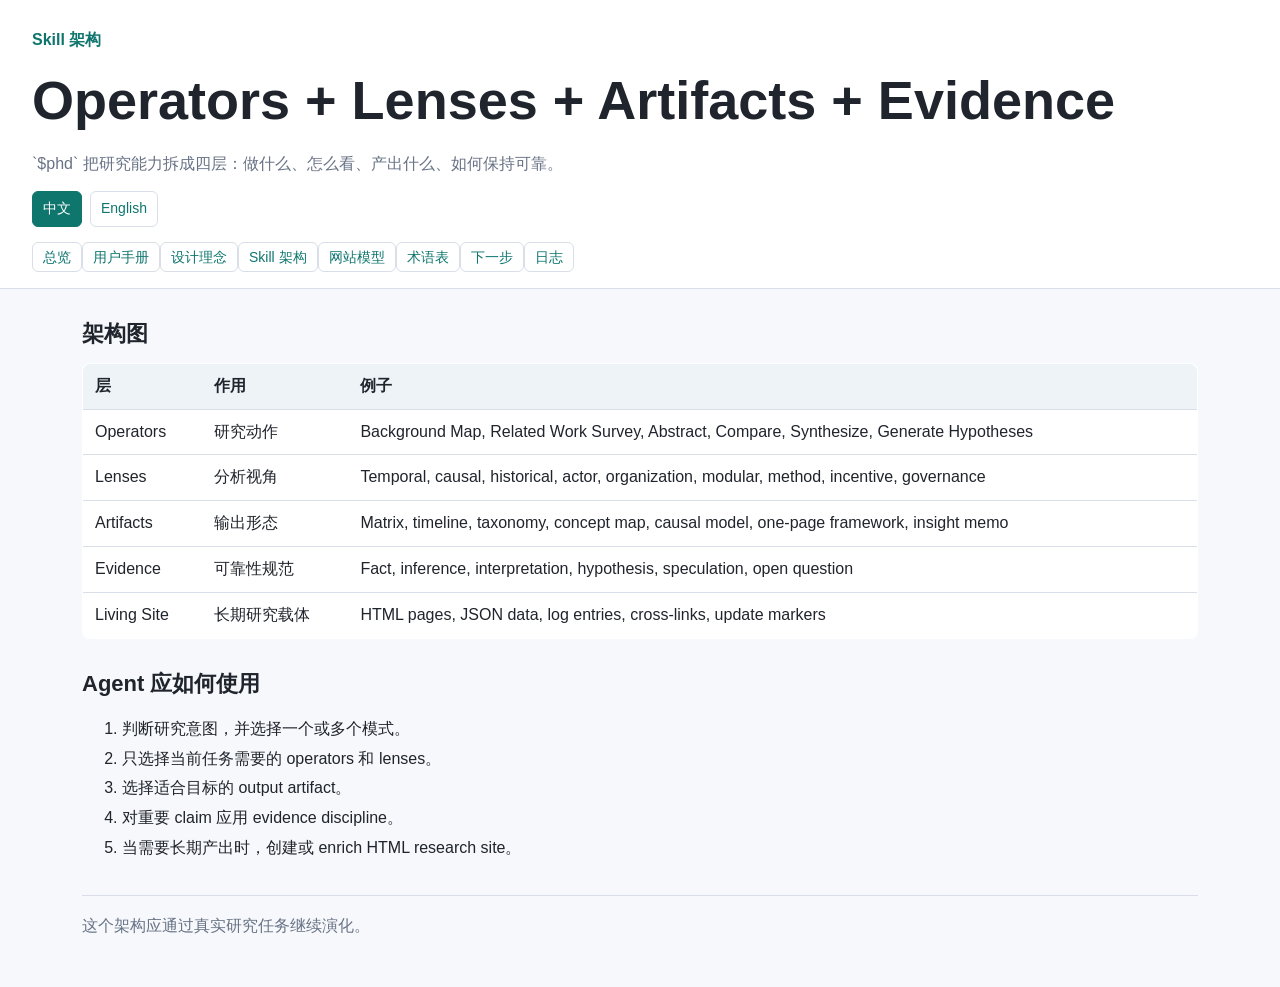
==== phd/site/architecture.html @ 9e162dae "Initial commit: codex-skills with phd research skill Co-Authored-By: Claude Opus 4.8 (1M context) <n" ====
<!doctype html>
<html lang="zh-CN" data-lang="zh">
<head>
  <meta charset="utf-8">
  <meta name="viewport" content="width=device-width, initial-scale=1">
  <title>PhD Skill Architecture</title>
  <link rel="stylesheet" href="styles.css">
  <script src="language.js" defer></script>
</head>
<body>
  <header>
    <p class="topline i18n zh">Skill 架构</p><p class="topline i18n en">Skill architecture</p>
    <h1>Operators + Lenses + Artifacts + Evidence</h1>
    <p class="lead i18n zh">`$phd` 把研究能力拆成四层：做什么、怎么看、产出什么、如何保持可靠。</p>
    <p class="lead i18n en">`$phd` separates research capability into what to do, how to look, what to produce, and how to stay reliable.</p>
    <div class="language-switch" aria-label="Language"><button type="button" data-set-lang="zh">中文</button><button type="button" data-set-lang="en">English</button></div>
    <nav class="i18n zh"><a href="index.html">总览</a><a href="user-manual.html">用户手册</a><a href="design-philosophy.html">设计理念</a><a href="architecture.html">Skill 架构</a><a href="site-model.html">网站模型</a><a href="glossary.html">术语表</a><a href="next-steps.html">下一步</a><a href="log.html">日志</a></nav>
    <nav class="i18n en"><a href="index.html">Overview</a><a href="user-manual.html">User Manual</a><a href="design-philosophy.html">Design Philosophy</a><a href="architecture.html">Skill Architecture</a><a href="site-model.html">Living Site Model</a><a href="glossary.html">Glossary</a><a href="next-steps.html">Next Steps</a><a href="log.html">Log</a></nav>
  </header>
  <main>
    <div class="i18n zh">
      <section><h2>架构图</h2><table><thead><tr><th>层</th><th>作用</th><th>例子</th></tr></thead><tbody>
        <tr><td>Operators</td><td>研究动作</td><td>Background Map, Related Work Survey, Abstract, Compare, Synthesize, Generate Hypotheses</td></tr>
        <tr><td>Lenses</td><td>分析视角</td><td>Temporal, causal, historical, actor, organization, modular, method, incentive, governance</td></tr>
        <tr><td>Artifacts</td><td>输出形态</td><td>Matrix, timeline, taxonomy, concept map, causal model, one-page framework, insight memo</td></tr>
        <tr><td>Evidence</td><td>可靠性规范</td><td>Fact, inference, interpretation, hypothesis, speculation, open question</td></tr>
        <tr><td>Living Site</td><td>长期研究载体</td><td>HTML pages, JSON data, log entries, cross-links, update markers</td></tr>
      </tbody></table></section>
      <section><h2>Agent 应如何使用</h2><ol><li>判断研究意图，并选择一个或多个模式。</li><li>只选择当前任务需要的 operators 和 lenses。</li><li>选择适合目标的 output artifact。</li><li>对重要 claim 应用 evidence discipline。</li><li>当需要长期产出时，创建或 enrich HTML research site。</li></ol></section>
    </div>
    <div class="i18n en">
      <section><h2>Architecture Map</h2><table><thead><tr><th>Layer</th><th>Role</th><th>Examples</th></tr></thead><tbody>
        <tr><td>Operators</td><td>Research actions</td><td>Background Map, Related Work Survey, Abstract, Compare, Synthesize, Generate Hypotheses</td></tr>
        <tr><td>Lenses</td><td>Analytical views</td><td>Temporal, causal, historical, actor, organization, modular, method, incentive, governance</td></tr>
        <tr><td>Artifacts</td><td>Output shapes</td><td>Matrix, timeline, taxonomy, concept map, causal model, one-page framework, insight memo</td></tr>
        <tr><td>Evidence</td><td>Reliability discipline</td><td>Fact, inference, interpretation, hypothesis, speculation, open question</td></tr>
        <tr><td>Living Site</td><td>Durable research surface</td><td>HTML pages, JSON data, log entries, cross-links, update markers</td></tr>
      </tbody></table></section>
      <section><h2>How An Agent Should Use It</h2><ol><li>Infer the research intent and choose one or more modes.</li><li>Select only the operators and lenses needed for the task.</li><li>Choose an output artifact that fits the intent.</li><li>Apply evidence discipline to important claims.</li><li>Create or enrich an HTML research site when durable output matters.</li></ol></section>
    </div>
    <footer><span class="i18n zh">这个架构应通过真实研究任务继续演化。</span><span class="i18n en">This architecture should evolve through real research tasks.</span></footer>
  </main>
</body>
</html>
---- phd/site/styles.css ----
:root {
  color-scheme: light;
  --ink: #20242c;
  --muted: #687386;
  --line: #d9dee8;
  --bg: #f6f8fb;
  --panel: #ffffff;
  --accent: #0f766e;
  --accent-soft: #d9f3ee;
  --mark: #fff4cc;
  --zh-bg: #f3f7f6;
}

* {
  box-sizing: border-box;
}

body {
  margin: 0;
  font-family: "Segoe UI", Arial, sans-serif;
  color: var(--ink);
  background: var(--bg);
  line-height: 1.55;
}

header {
  background: #fff;
  border-bottom: 1px solid var(--line);
  padding: 28px 32px 18px;
}

.topline {
  color: var(--accent);
  font-weight: 700;
  margin: 0 0 6px;
}

h1 {
  margin: 0;
  font-size: clamp(30px, 5vw, 54px);
  letter-spacing: 0;
}

header p {
  max-width: 860px;
  color: var(--muted);
  margin: 10px 0 0;
}

nav {
  display: flex;
  flex-wrap: wrap;
  gap: 8px;
  margin-top: 18px;
}

nav a {
  color: var(--accent);
  border: 1px solid var(--line);
  border-radius: 6px;
  background: #fff;
  padding: 6px 10px;
  text-decoration: none;
  font-size: 14px;
}

.language-switch {
  display: flex;
  flex-wrap: wrap;
  gap: 8px;
  margin-top: 14px;
}

.language-switch button {
  border: 1px solid var(--line);
  border-radius: 6px;
  background: #fff;
  color: var(--accent);
  cursor: pointer;
  font: inherit;
  font-size: 14px;
  padding: 6px 10px;
}

.language-switch button[aria-pressed="true"] {
  background: var(--accent);
  border-color: var(--accent);
  color: #fff;
}

main {
  max-width: 1180px;
  margin: 0 auto;
  padding: 28px 32px 48px;
}

section {
  margin: 0 0 28px;
}

.grid {
  display: grid;
  grid-template-columns: repeat(auto-fit, minmax(260px, 1fr));
  gap: 14px;
}

.card {
  background: var(--panel);
  border: 1px solid var(--line);
  border-radius: 8px;
  padding: 16px;
}

.dual {
  display: grid;
  grid-template-columns: repeat(2, minmax(0, 1fr));
  gap: 14px;
}

.lang {
  background: var(--panel);
  border: 1px solid var(--line);
  border-radius: 8px;
  padding: 16px;
}

.lang.zh {
  background: var(--zh-bg);
}

.lang-label {
  display: inline-block;
  color: var(--accent);
  font-size: 12px;
  font-weight: 700;
  margin-bottom: 8px;
  text-transform: uppercase;
}

.lead {
  max-width: 920px;
  color: var(--muted);
}

h2 {
  font-size: 22px;
  margin: 0 0 12px;
}

h3 {
  font-size: 16px;
  margin: 0 0 8px;
}

p {
  margin: 0 0 12px;
}

ul {
  padding-left: 22px;
}

li {
  margin: 5px 0;
}

table {
  width: 100%;
  border-collapse: collapse;
  background: #fff;
  border: 1px solid var(--line);
  border-radius: 8px;
  overflow: hidden;
}

th,
td {
  border-bottom: 1px solid var(--line);
  padding: 10px 12px;
  text-align: left;
  vertical-align: top;
}

th {
  background: #eef3f7;
}

.marker {
  background: var(--mark);
  border-left: 4px solid #c98b00;
  padding: 10px 12px;
  border-radius: 6px;
}

.pill {
  display: inline-block;
  background: var(--accent-soft);
  color: #07564f;
  border-radius: 999px;
  padding: 3px 9px;
  font-size: 12px;
  font-weight: 700;
}

code,
pre {
  overflow-wrap: anywhere;
}

pre {
  white-space: pre-wrap;
}

.example {
  margin-bottom: 14px;
}

.small {
  color: var(--muted);
  font-size: 13px;
}

.i18n {
  display: none;
}

html[data-lang="zh"] .i18n.zh,
html[data-lang="en"] .i18n.en {
  display: block;
}

html[data-lang="zh"] tr.i18n.zh,
html[data-lang="en"] tr.i18n.en {
  display: table-row;
}

footer {
  color: var(--muted);
  border-top: 1px solid var(--line);
  margin-top: 34px;
  padding-top: 18px;
}

@media (max-width: 640px) {
  header,
  main {
    padding-left: 18px;
    padding-right: 18px;
  }

  table {
    font-size: 13px;
  }

  .dual {
    grid-template-columns: 1fr;
  }
}
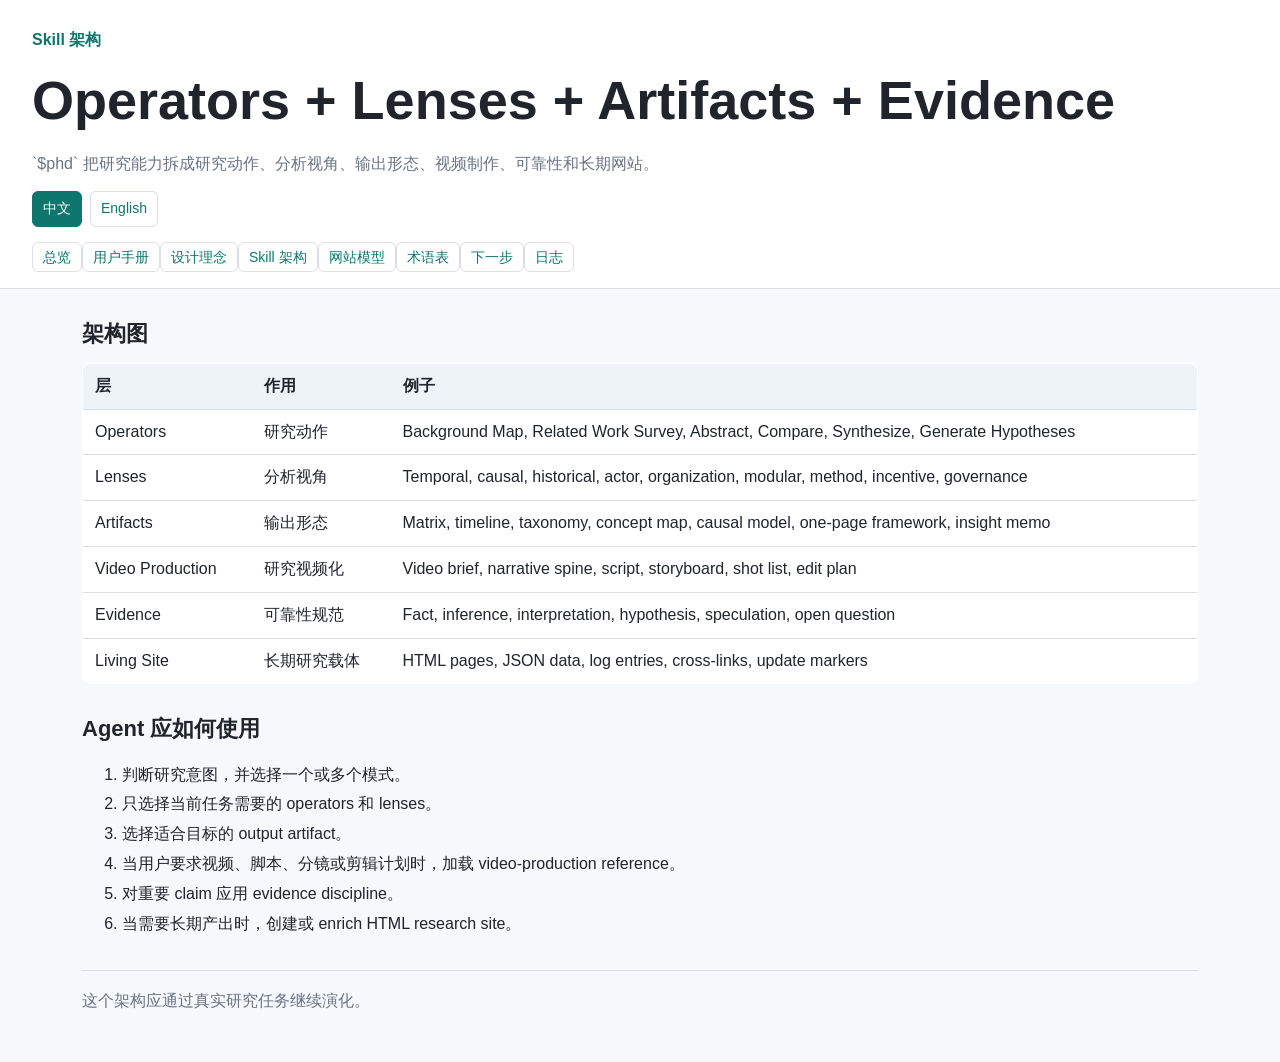
==== commit 31c865a2: "Add research video workflow to phd skill" ====
--- a/phd/site/architecture.html
+++ b/phd/site/architecture.html
@@ -11,8 +11,8 @@
   <header>
     <p class="topline i18n zh">Skill 架构</p><p class="topline i18n en">Skill architecture</p>
     <h1>Operators + Lenses + Artifacts + Evidence</h1>
-    <p class="lead i18n zh">`$phd` 把研究能力拆成四层：做什么、怎么看、产出什么、如何保持可靠。</p>
-    <p class="lead i18n en">`$phd` separates research capability into what to do, how to look, what to produce, and how to stay reliable.</p>
+    <p class="lead i18n zh">`$phd` 把研究能力拆成研究动作、分析视角、输出形态、视频制作、可靠性和长期网站。</p>
+    <p class="lead i18n en">`$phd` separates research work into actions, lenses, artifacts, video production, reliability, and durable sites.</p>
     <div class="language-switch" aria-label="Language"><button type="button" data-set-lang="zh">中文</button><button type="button" data-set-lang="en">English</button></div>
     <nav class="i18n zh"><a href="index.html">总览</a><a href="user-manual.html">用户手册</a><a href="design-philosophy.html">设计理念</a><a href="architecture.html">Skill 架构</a><a href="site-model.html">网站模型</a><a href="glossary.html">术语表</a><a href="next-steps.html">下一步</a><a href="log.html">日志</a></nav>
     <nav class="i18n en"><a href="index.html">Overview</a><a href="user-manual.html">User Manual</a><a href="design-philosophy.html">Design Philosophy</a><a href="architecture.html">Skill Architecture</a><a href="site-model.html">Living Site Model</a><a href="glossary.html">Glossary</a><a href="next-steps.html">Next Steps</a><a href="log.html">Log</a></nav>
@@ -23,20 +23,22 @@
         <tr><td>Operators</td><td>研究动作</td><td>Background Map, Related Work Survey, Abstract, Compare, Synthesize, Generate Hypotheses</td></tr>
         <tr><td>Lenses</td><td>分析视角</td><td>Temporal, causal, historical, actor, organization, modular, method, incentive, governance</td></tr>
         <tr><td>Artifacts</td><td>输出形态</td><td>Matrix, timeline, taxonomy, concept map, causal model, one-page framework, insight memo</td></tr>
+        <tr><td>Video Production</td><td>研究视频化</td><td>Video brief, narrative spine, script, storyboard, shot list, edit plan</td></tr>
         <tr><td>Evidence</td><td>可靠性规范</td><td>Fact, inference, interpretation, hypothesis, speculation, open question</td></tr>
         <tr><td>Living Site</td><td>长期研究载体</td><td>HTML pages, JSON data, log entries, cross-links, update markers</td></tr>
       </tbody></table></section>
-      <section><h2>Agent 应如何使用</h2><ol><li>判断研究意图，并选择一个或多个模式。</li><li>只选择当前任务需要的 operators 和 lenses。</li><li>选择适合目标的 output artifact。</li><li>对重要 claim 应用 evidence discipline。</li><li>当需要长期产出时，创建或 enrich HTML research site。</li></ol></section>
+      <section><h2>Agent 应如何使用</h2><ol><li>判断研究意图，并选择一个或多个模式。</li><li>只选择当前任务需要的 operators 和 lenses。</li><li>选择适合目标的 output artifact。</li><li>当用户要求视频、脚本、分镜或剪辑计划时，加载 video-production reference。</li><li>对重要 claim 应用 evidence discipline。</li><li>当需要长期产出时，创建或 enrich HTML research site。</li></ol></section>
     </div>
     <div class="i18n en">
       <section><h2>Architecture Map</h2><table><thead><tr><th>Layer</th><th>Role</th><th>Examples</th></tr></thead><tbody>
         <tr><td>Operators</td><td>Research actions</td><td>Background Map, Related Work Survey, Abstract, Compare, Synthesize, Generate Hypotheses</td></tr>
         <tr><td>Lenses</td><td>Analytical views</td><td>Temporal, causal, historical, actor, organization, modular, method, incentive, governance</td></tr>
         <tr><td>Artifacts</td><td>Output shapes</td><td>Matrix, timeline, taxonomy, concept map, causal model, one-page framework, insight memo</td></tr>
+        <tr><td>Video Production</td><td>Research-to-video packaging</td><td>Video brief, narrative spine, script, storyboard, shot list, edit plan</td></tr>
         <tr><td>Evidence</td><td>Reliability discipline</td><td>Fact, inference, interpretation, hypothesis, speculation, open question</td></tr>
         <tr><td>Living Site</td><td>Durable research surface</td><td>HTML pages, JSON data, log entries, cross-links, update markers</td></tr>
       </tbody></table></section>
-      <section><h2>How An Agent Should Use It</h2><ol><li>Infer the research intent and choose one or more modes.</li><li>Select only the operators and lenses needed for the task.</li><li>Choose an output artifact that fits the intent.</li><li>Apply evidence discipline to important claims.</li><li>Create or enrich an HTML research site when durable output matters.</li></ol></section>
+      <section><h2>How An Agent Should Use It</h2><ol><li>Infer the research intent and choose one or more modes.</li><li>Select only the operators and lenses needed for the task.</li><li>Choose an output artifact that fits the intent.</li><li>Load the video-production reference when the user asks for a video, script, storyboard, or edit plan.</li><li>Apply evidence discipline to important claims.</li><li>Create or enrich an HTML research site when durable output matters.</li></ol></section>
     </div>
     <footer><span class="i18n zh">这个架构应通过真实研究任务继续演化。</span><span class="i18n en">This architecture should evolve through real research tasks.</span></footer>
   </main>
